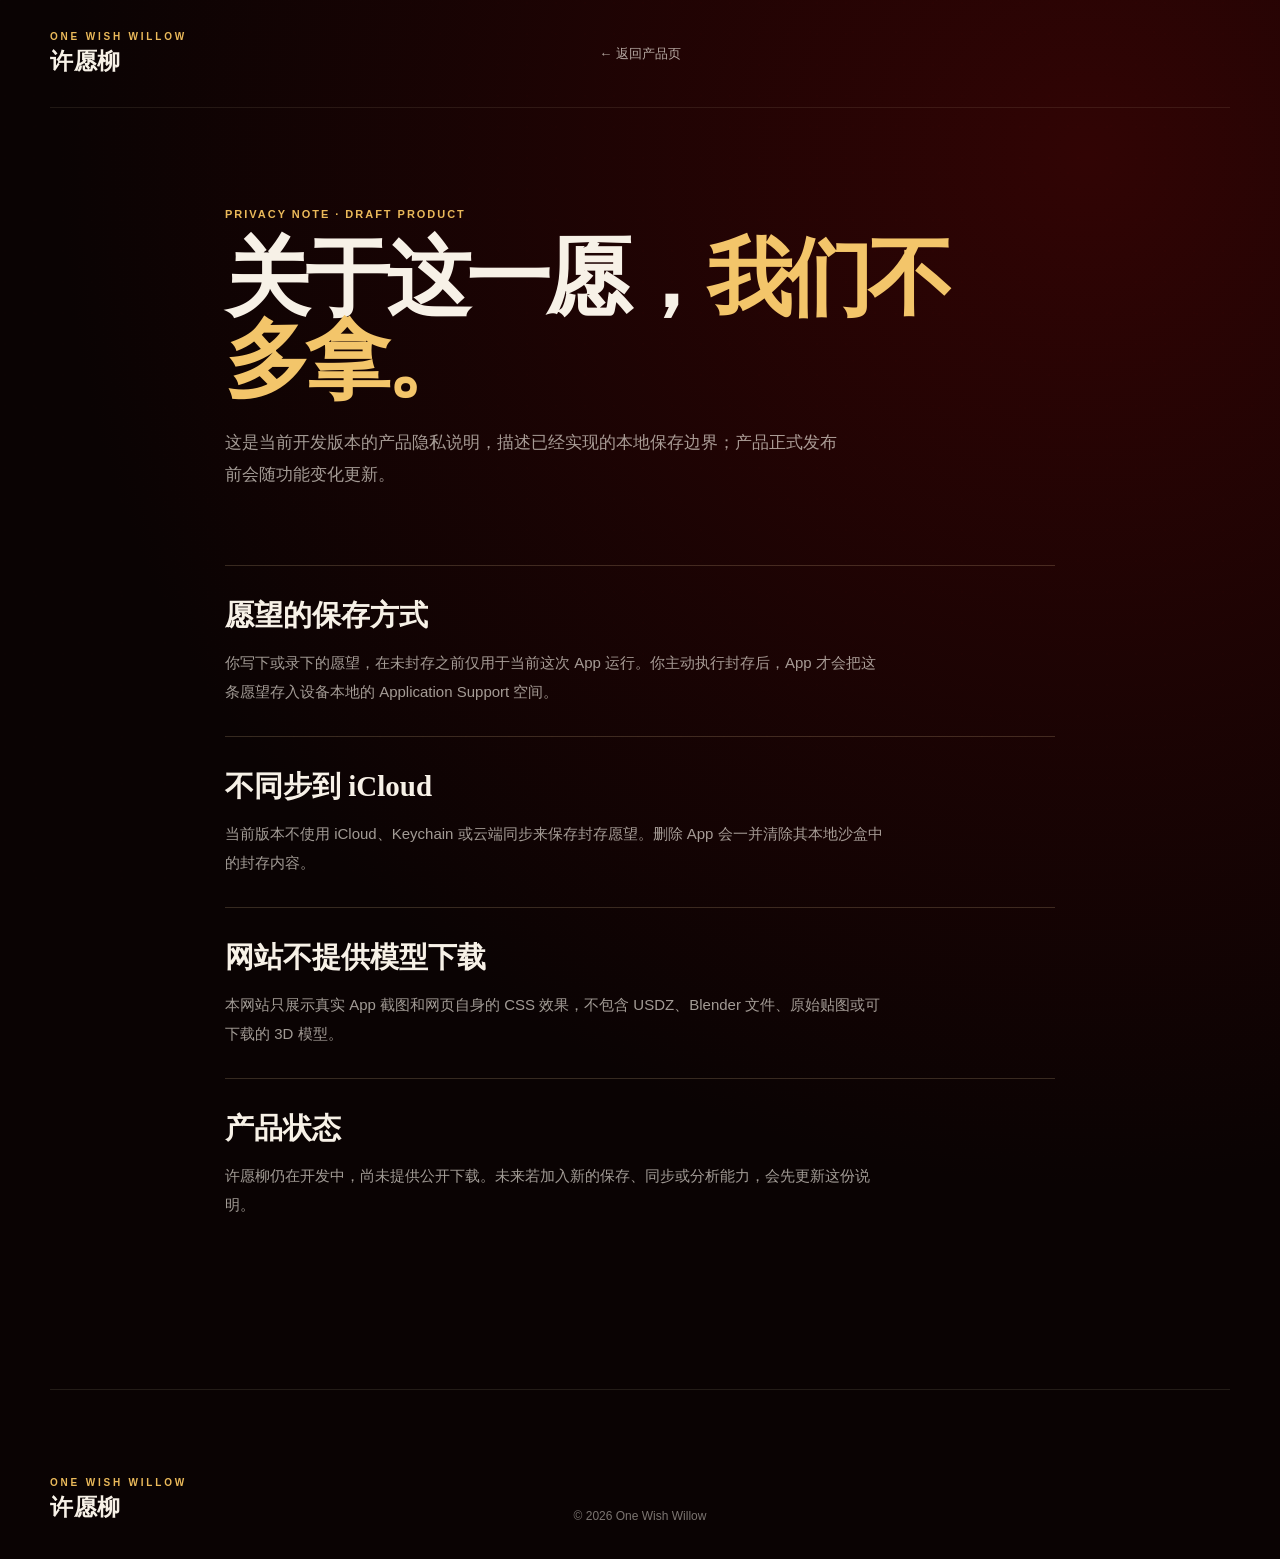
==== privacy/index.html @ a001f17a "发布许愿柳产品介绍站" ====
<!doctype html>
<html lang="zh-CN">
<head>
  <meta charset="utf-8">
  <meta name="viewport" content="width=device-width, initial-scale=1">
  <meta name="description" content="许愿柳的产品隐私说明。">
  <meta name="theme-color" content="#140505">
  <link rel="canonical" href="https://onewishwillow.formyweblym.top/privacy/">
  <link rel="stylesheet" href="/assets/site.css">
  <title>隐私说明｜许愿柳</title>
</head>
<body class="inner-page">
  <a class="skip-link" href="#main">跳到正文</a>
  <div class="page-noise" aria-hidden="true"></div>
  <header class="site-header shell">
    <a class="brand" href="/" aria-label="许愿柳首页">
      <span class="brand-en">ONE WISH WILLOW</span>
      <span class="brand-cn">许愿柳</span>
    </a>
    <a class="back-link" href="/">← 返回产品页</a>
  </header>

  <main id="main" class="policy shell">
    <p class="eyebrow">PRIVACY NOTE · DRAFT PRODUCT</p>
    <h1>关于这一愿，<em>我们不多拿。</em></h1>
    <p class="policy-lead">这是当前开发版本的产品隐私说明，描述已经实现的本地保存边界；产品正式发布前会随功能变化更新。</p>

    <section>
      <h2>愿望的保存方式</h2>
      <p>你写下或录下的愿望，在未封存之前仅用于当前这次 App 运行。你主动执行封存后，App 才会把这条愿望存入设备本地的 Application Support 空间。</p>
    </section>
    <section>
      <h2>不同步到 iCloud</h2>
      <p>当前版本不使用 iCloud、Keychain 或云端同步来保存封存愿望。删除 App 会一并清除其本地沙盒中的封存内容。</p>
    </section>
    <section>
      <h2>网站不提供模型下载</h2>
      <p>本网站只展示真实 App 截图和网页自身的 CSS 效果，不包含 USDZ、Blender 文件、原始贴图或可下载的 3D 模型。</p>
    </section>
    <section>
      <h2>产品状态</h2>
      <p>许愿柳仍在开发中，尚未提供公开下载。未来若加入新的保存、同步或分析能力，会先更新这份说明。</p>
    </section>
  </main>

  <footer class="site-footer shell">
    <a class="brand" href="/" aria-label="许愿柳首页">
      <span class="brand-en">ONE WISH WILLOW</span>
      <span class="brand-cn">许愿柳</span>
    </a>
    <p>© <span data-year>2026</span> One Wish Willow</p>
  </footer>
  <script src="/assets/site.js"></script>
</body>
</html>
---- assets/site.css ----
:root {
  color-scheme: dark;
  --ink: #f7f1e7;
  --muted: rgba(247, 241, 231, .64);
  --faint: rgba(247, 241, 231, .13);
  --line: rgba(251, 222, 165, .18);
  --gold: #eab95a;
  --orange: #f07b31;
  --wine: #330606;
  --night: #090303;
  --paper: #f5e8c8;
  --shell: min(1180px, calc(100vw - 48px));
  font-family: -apple-system, BlinkMacSystemFont, "SF Pro Display", "PingFang SC", "Hiragino Sans GB", "Microsoft YaHei", sans-serif;
}

* { box-sizing: border-box; }
html { scroll-behavior: smooth; background: var(--night); }
body { margin: 0; min-width: 320px; color: var(--ink); background: radial-gradient(circle at 50% 0%, #300404 0, #130303 32%, #090303 72%); }
body::before { content: ""; position: fixed; inset: 0; pointer-events: none; background: linear-gradient(90deg, rgba(255,255,255,.012) 1px, transparent 1px), linear-gradient(rgba(255,255,255,.01) 1px, transparent 1px); background-size: 72px 72px; mask-image: linear-gradient(#000, transparent 70%); opacity: .35; }
a { color: inherit; text-decoration: none; }
img { display: block; max-width: 100%; }
.shell { width: var(--shell); margin-inline: auto; }
.page-noise { position: fixed; z-index: 5; inset: 0; pointer-events: none; opacity: .16; mix-blend-mode: soft-light; background-image: radial-gradient(circle at 18% 9%, rgba(255,255,255,.20) 0 1px, transparent 1.2px), radial-gradient(circle at 84% 68%, rgba(255,212,145,.16) 0 1px, transparent 1.2px); background-size: 29px 31px, 43px 47px; }

.skip-link { position: fixed; left: 16px; top: -60px; z-index: 20; border-radius: 9px; padding: 10px 14px; background: var(--paper); color: #1b0604; transition: top .2s; }
.skip-link:focus { top: 16px; }
.site-header { position: relative; z-index: 6; display: grid; grid-template-columns: 1fr auto 1fr; align-items: center; min-height: 108px; border-bottom: 1px solid rgba(255, 238, 197, .09); }
.brand { display: inline-flex; width: fit-content; flex-direction: column; gap: 4px; }
.brand-en { color: var(--gold); font-size: 10px; font-weight: 800; letter-spacing: .28em; }
.brand-cn { font-family: ui-serif, "Songti SC", "STSong", serif; color: var(--ink); font-size: 23px; font-weight: 700; letter-spacing: .03em; }
nav { display: flex; align-items: center; gap: 28px; font-size: 13px; color: rgba(247,241,231,.75); }
nav a { transition: color .2s; }
nav a:hover, .text-link:hover, .back-link:hover { color: var(--gold); }
.site-status { justify-self: end; border: 1px solid rgba(234,185,90,.24); border-radius: 999px; padding: 7px 11px; color: rgba(247,241,231,.65); font-size: 11px; }

.hero { position: relative; display: grid; grid-template-columns: minmax(0, .9fr) minmax(440px, 1.1fr); min-height: min(820px, calc(100vh - 108px)); align-items: center; gap: clamp(40px, 7vw, 110px); padding-block: 60px 84px; }
.hero-copy { position: relative; z-index: 2; padding-block: 34px; }
.eyebrow { margin: 0 0 18px; color: var(--gold); font-size: 11px; font-weight: 750; letter-spacing: .18em; }
h1, h2, h3, p { margin-top: 0; }
h1 { max-width: 650px; margin-bottom: 28px; font-family: ui-serif, "Songti SC", "STSong", serif; font-size: clamp(52px, 7vw, 92px); font-weight: 650; letter-spacing: -.055em; line-height: .96; }
h1 em, h2 em { color: #f3c56a; font-style: normal; }
.hero-lead { max-width: 510px; color: var(--muted); font-size: 17px; line-height: 1.85; }
.hero-actions { display: flex; flex-wrap: wrap; gap: 12px; margin-top: 31px; }
.button { display: inline-flex; align-items: center; justify-content: center; min-height: 47px; padding: 0 20px; border-radius: 999px; font-size: 14px; transition: transform .22s ease, background .22s ease, border-color .22s ease; }
.button:hover { transform: translateY(-2px); }
.button-primary { gap: 18px; background: linear-gradient(110deg, #f8cd6d, #ed7b32); box-shadow: 0 13px 38px rgba(237, 123, 50, .18); color: #270806; font-weight: 750; }
.button-primary span { font-size: 18px; }
.button-quiet { border: 1px solid rgba(247,241,231,.23); color: rgba(247,241,231,.86); }
.availability { margin: 22px 0 0; color: rgba(247,241,231,.43); font-size: 12px; }

.hero-stage { position: relative; min-height: 610px; perspective: 1800px; isolation: isolate; }
.app-frame { overflow: hidden; border: 1px solid rgba(255,235,194,.24); background: #060202; box-shadow: 0 35px 80px rgba(0,0,0,.62), 0 0 0 6px rgba(255,238,214,.025); }
.hero-frame { position: absolute; z-index: 3; width: min(460px, 60vw); aspect-ratio: 1.28; right: 2%; top: 128px; border-radius: 27px; transform: rotateX(4deg) rotateY(-12deg) rotateZ(5deg) translateZ(0); transform-style: preserve-3d; transition: transform .5s cubic-bezier(.2,.7,.2,1); }
.hero-frame img { width: 100%; height: 100%; aspect-ratio: auto; object-fit: cover; object-position: center 66%; }
.hero-stage:hover .hero-frame { transform: rotateX(1deg) rotateY(-3deg) rotateZ(1deg) translateY(-8px); }
.app-frame img { width: 100%; aspect-ratio: 3 / 4; object-fit: cover; object-position: center; }
.hero-frame::after { content: ""; position: absolute; inset: 14px -12px -16px 14px; z-index: -1; border-radius: inherit; background: linear-gradient(130deg, rgba(234,185,90,.18), rgba(96,4,4,.12)); filter: blur(16px); transform: translateZ(-10px); }
.hero-frame figcaption { position: absolute; left: 16px; bottom: 15px; margin: 0; border-radius: 999px; padding: 7px 9px; background: rgba(8,2,2,.72); backdrop-filter: blur(10px); color: rgba(255,245,224,.72); font-size: 10px; }
.stage-aura { position: absolute; z-index: -1; border-radius: 50%; filter: blur(12px); }
.aura-one { width: 430px; height: 430px; right: 0; top: 62px; background: radial-gradient(circle, rgba(153, 16, 8, .55), transparent 67%); }
.aura-two { width: 390px; height: 350px; bottom: 40px; left: -10px; background: radial-gradient(circle, rgba(234, 143, 42, .18), transparent 66%); }
.device-shadow { position: absolute; z-index: 1; width: 310px; height: 82px; right: 7%; bottom: 52px; border-radius: 50%; background: radial-gradient(ellipse, rgba(0,0,0,.85), transparent 70%); filter: blur(12px); transform: rotate(-5deg); }
.paper-orbit { position: absolute; z-index: 0; border: 1px solid rgba(245,232,200,.22); transform-style: preserve-3d; }
.orbit-one { width: 370px; height: 370px; right: 5%; top: 95px; border-radius: 47% 53% 44% 56% / 48% 43% 57% 52%; transform: rotateX(66deg) rotateZ(-24deg); }
.orbit-two { width: 250px; height: 250px; left: 2%; bottom: 60px; border-radius: 50%; transform: rotateX(73deg) rotateZ(30deg); opacity: .62; }
.paper-strip { position: absolute; z-index: 2; left: 2%; top: 42%; width: 270px; border: 1px solid rgba(247,226,177,.65); padding: 10px 15px; background: linear-gradient(110deg, #f2dec0, #9e221a 47%, #f5dfbd); color: #50110c; font-family: ui-serif, serif; font-size: 11px; font-weight: 800; letter-spacing: .16em; text-align: center; transform: rotate(-25deg) skewX(-9deg); box-shadow: 15px 17px 35px rgba(0,0,0,.27); }
.stage-note { position: absolute; z-index: 4; left: 0; bottom: 23px; max-width: 210px; color: rgba(247,241,231,.57); font-size: 12px; line-height: 1.6; }
.stage-note span { display: block; margin-bottom: 6px; color: var(--gold); font-size: 11px; letter-spacing: .18em; }

.manifesto, .state-section, .privacy-section, .closing { padding-block: clamp(90px, 12vw, 165px); }
.manifesto { border-top: 1px solid rgba(255,238,197,.1); }
.section-heading h2 { margin-bottom: 0; font-family: ui-serif, "Songti SC", serif; font-size: clamp(37px, 5vw, 66px); font-weight: 600; letter-spacing: -.05em; line-height: 1.05; }
.ritual-grid { display: grid; grid-template-columns: repeat(4, 1fr); gap: 14px; margin-top: 60px; }
.ritual-step { min-height: 280px; border: 1px solid var(--line); padding: 26px 24px; background: linear-gradient(145deg, rgba(255,245,222,.055), rgba(104,6,4,.09)); transition: transform .25s, border-color .25s, background .25s; }
.ritual-step:hover { border-color: rgba(234,185,90,.5); background: linear-gradient(145deg, rgba(255,245,222,.09), rgba(104,6,4,.16)); transform: translateY(-6px); }
.step-number { color: var(--gold); font-size: 11px; font-weight: 750; letter-spacing: .18em; }
.ritual-step h3, .state-copy h3 { margin: 50px 0 12px; font-family: ui-serif, "Songti SC", serif; font-size: 28px; font-weight: 600; }
.ritual-step p, .state-copy p, .split-heading > p { color: var(--muted); font-size: 14px; line-height: 1.8; }

.state-section { position: relative; background: linear-gradient(180deg, rgba(99,4,4,.25), rgba(9,3,3,0)); border-block: 1px solid rgba(255,238,197,.1); overflow: clip; }
.state-section::before { content: ""; position: absolute; width: 700px; height: 700px; left: -350px; top: 14%; border-radius: 50%; background: radial-gradient(circle, rgba(204,58,18,.12), transparent 68%); }
.split-heading { position: relative; display: grid; grid-template-columns: 1fr minmax(240px, 370px); align-items: end; gap: 36px; }
.split-heading > p { margin: 0 0 5px; }
.state-cards { display: grid; grid-template-columns: repeat(3, 1fr); gap: 22px; margin-top: 56px; }
.state-card { position: relative; display: flex; min-height: 570px; flex-direction: column; overflow: hidden; border: 1px solid rgba(255,238,197,.13); background: #130404; }
.state-copy { position: relative; z-index: 2; order: 1; padding: 26px 28px 32px; }
.state-copy h3 { margin-top: 34px; }
.state-copy p { max-width: 270px; }
.state-frame, .state-card-broken .state-frame, .state-card-archive .state-frame { position: relative; order: 0; width: 100%; height: 292px; min-height: 292px; left: auto; bottom: auto; margin: 0; border: none; border-radius: 0; box-shadow: inset 0 -1px 0 rgba(255,238,197,.13); transform: none; }
.state-frame img { width: 100%; height: 100%; aspect-ratio: auto; object-fit: cover; object-position: center 62%; transition: transform .45s ease; }
.state-card-broken .state-frame img { object-position: center 61%; }
.state-card-archive .state-frame img { object-position: center 58%; }
.state-card:hover .state-frame, .state-card-broken:hover .state-frame, .state-card-archive:hover .state-frame { transform: none; }
.state-card:hover .state-frame img { transform: scale(1.025); }

.privacy-section { padding-top: clamp(100px, 14vw, 190px); }
.privacy-panel { position: relative; overflow: hidden; border: 1px solid rgba(234,185,90,.23); padding: clamp(42px, 7vw, 90px); background: radial-gradient(circle at 100% 0%, rgba(156,24,11,.36), transparent 35%), linear-gradient(135deg, rgba(248,219,158,.11), rgba(42,4,4,.45)); }
.privacy-panel::before { content: ""; position: absolute; width: 230px; height: 230px; right: -56px; bottom: -70px; border: 1px solid rgba(234,185,90,.35); border-radius: 45% 55% 50% 50%; transform: rotate(35deg); }
.privacy-panel h2 { position: relative; max-width: 650px; margin-bottom: 24px; font-family: ui-serif, "Songti SC", serif; font-size: clamp(42px, 5vw, 70px); font-weight: 600; letter-spacing: -.05em; line-height: 1; }
.privacy-panel > p:not(.eyebrow) { position: relative; max-width: 660px; color: rgba(247,241,231,.7); font-size: 16px; line-height: 1.9; }
.privacy-symbol { position: absolute; top: -50px; right: 7%; color: rgba(234,185,90,.13); font-family: ui-serif, serif; font-size: 290px; line-height: 1; }
.privacy-facts { position: relative; display: flex; flex-wrap: wrap; gap: 10px; margin: 34px 0; }
.privacy-facts span { border: 1px solid rgba(247,241,231,.24); border-radius: 999px; padding: 9px 13px; color: rgba(247,241,231,.82); font-size: 12px; }
.text-link { position: relative; display: inline-block; color: var(--gold); font-size: 14px; }

.closing { text-align: center; }
.closing .eyebrow { margin-bottom: 20px; }
.closing h2 { max-width: 860px; margin: 0 auto 25px; font-family: ui-serif, "Songti SC", serif; font-size: clamp(44px, 6.2vw, 82px); font-weight: 600; letter-spacing: -.055em; line-height: 1.05; }
.closing > p:last-child { max-width: 530px; margin-inline: auto; color: var(--muted); font-size: 15px; line-height: 1.8; }
.site-footer { display: grid; grid-template-columns: 1fr auto 1fr; align-items: end; gap: 22px; min-height: 170px; border-top: 1px solid rgba(255,238,197,.1); padding-bottom: 36px; }
.site-footer p, .site-footer > a:last-child { margin: 0; color: rgba(247,241,231,.48); font-size: 12px; }
.site-footer > a:last-child { justify-self: end; }

.inner-page { background: radial-gradient(circle at 85% 10%, #310404, #0a0303 58%); }
.back-link { justify-self: end; color: rgba(247,241,231,.7); font-size: 13px; }
.policy { max-width: 830px; padding-block: 100px 140px; }
.policy h1 { max-width: 760px; margin-bottom: 26px; font-size: clamp(51px, 7vw, 85px); }
.policy-lead { max-width: 620px; margin-bottom: 75px; color: var(--muted); font-size: 17px; line-height: 1.85; }
.policy section { border-top: 1px solid var(--line); padding: 30px 0; }
.policy section h2 { margin-bottom: 13px; font-family: ui-serif, "Songti SC", serif; font-size: 29px; font-weight: 600; }
.policy section p { max-width: 660px; margin-bottom: 0; color: var(--muted); font-size: 15px; line-height: 1.9; }

[data-reveal] { opacity: 0; transform: translateY(20px); transition: opacity .7s ease, transform .7s cubic-bezier(.2,.7,.2,1); }
[data-reveal].is-visible { opacity: 1; transform: none; }

@media (max-width: 900px) {
  .site-header { grid-template-columns: 1fr auto; min-height: 88px; }
  .site-header nav { display: none; }
  .hero { grid-template-columns: 1fr; padding-top: 48px; }
  .hero-stage { min-height: 570px; }
  .hero-frame { right: 11%; }
  .ritual-grid { grid-template-columns: repeat(2, 1fr); }
  .state-cards { grid-template-columns: 1fr; }
  .state-card { min-height: 650px; }
  .state-card-broken { min-height: 640px; }
  .split-heading { grid-template-columns: 1fr; }
  .site-footer { grid-template-columns: 1fr auto; }
  .site-footer p { display: none; }
}

@media (max-width: 560px) {
  :root { --shell: min(100vw - 32px, 1180px); }
  .site-status { font-size: 10px; padding: 6px 8px; }
  .hero { gap: 14px; min-height: auto; padding-block: 42px 70px; }
  h1 { font-size: clamp(49px, 15.8vw, 69px); }
  .hero-lead { font-size: 15px; }
  .hero-stage { min-height: 520px; margin-inline: -5px; }
  .hero-frame { width: min(340px, 82vw); right: 4%; top: 80px; }
  .paper-strip { left: -5px; width: 210px; font-size: 9px; }
  .stage-note { left: 5px; bottom: 5px; }
  .orbit-one { width: 310px; height: 310px; }
  .ritual-grid { grid-template-columns: 1fr; }
  .ritual-step { min-height: 210px; }
  .ritual-step h3 { margin-top: 30px; }
  .state-card { min-height: 600px; }
  .state-copy { padding: 24px 22px 8px; }
  .state-copy h3 { margin-top: 24px; }
  .state-card-broken { min-height: 570px; }
  .privacy-panel { margin-inline: -3px; }
  .site-footer { min-height: 140px; }
}

@media (prefers-reduced-motion: reduce) {
  html { scroll-behavior: auto; }
  *, *::before, *::after { animation-duration: .01ms !important; animation-iteration-count: 1 !important; transition-duration: .01ms !important; }
}
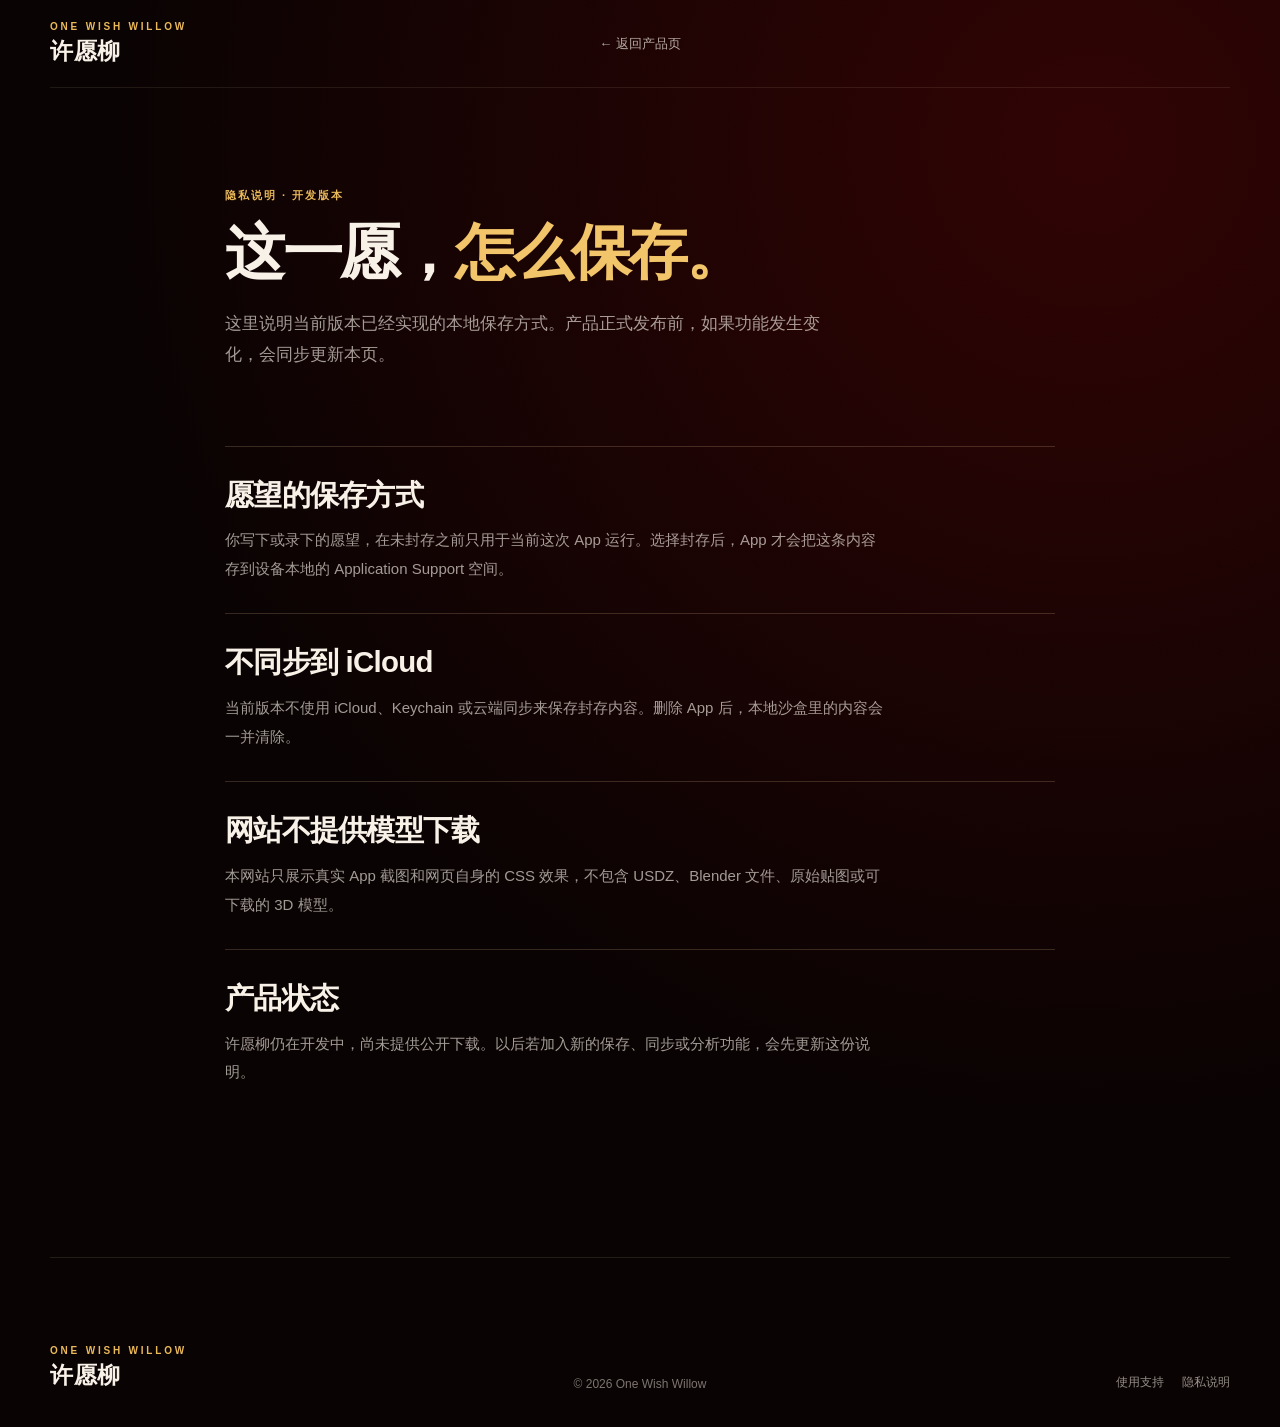
==== commit 8bad98c6: "完善支持页并收紧产品站排版" ====
--- a/privacy/index.html
+++ b/privacy/index.html
@@ -3,8 +3,9 @@
 <head>
   <meta charset="utf-8">
   <meta name="viewport" content="width=device-width, initial-scale=1">
-  <meta name="description" content="许愿柳的产品隐私说明。">
+  <meta name="description" content="许愿柳当前版本的本地保存与隐私说明。">
   <meta name="theme-color" content="#140505">
+  <link rel="icon" type="image/png" href="/assets/favicon.png">
   <link rel="canonical" href="https://onewishwillow.formyweblym.top/privacy/">
   <link rel="stylesheet" href="/assets/site.css">
   <title>隐私说明｜许愿柳</title>
@@ -21,17 +22,17 @@
   </header>
 
   <main id="main" class="policy shell">
-    <p class="eyebrow">PRIVACY NOTE · DRAFT PRODUCT</p>
-    <h1>关于这一愿，<em>我们不多拿。</em></h1>
-    <p class="policy-lead">这是当前开发版本的产品隐私说明，描述已经实现的本地保存边界；产品正式发布前会随功能变化更新。</p>
+    <p class="eyebrow">隐私说明 · 开发版本</p>
+    <h1>这一愿，<em>怎么保存。</em></h1>
+    <p class="policy-lead">这里说明当前版本已经实现的本地保存方式。产品正式发布前，如果功能发生变化，会同步更新本页。</p>
 
     <section>
       <h2>愿望的保存方式</h2>
-      <p>你写下或录下的愿望，在未封存之前仅用于当前这次 App 运行。你主动执行封存后，App 才会把这条愿望存入设备本地的 Application Support 空间。</p>
+      <p>你写下或录下的愿望，在未封存之前只用于当前这次 App 运行。选择封存后，App 才会把这条内容存到设备本地的 Application Support 空间。</p>
     </section>
     <section>
       <h2>不同步到 iCloud</h2>
-      <p>当前版本不使用 iCloud、Keychain 或云端同步来保存封存愿望。删除 App 会一并清除其本地沙盒中的封存内容。</p>
+      <p>当前版本不使用 iCloud、Keychain 或云端同步来保存封存内容。删除 App 后，本地沙盒里的内容会一并清除。</p>
     </section>
     <section>
       <h2>网站不提供模型下载</h2>
@@ -39,7 +40,7 @@
     </section>
     <section>
       <h2>产品状态</h2>
-      <p>许愿柳仍在开发中，尚未提供公开下载。未来若加入新的保存、同步或分析能力，会先更新这份说明。</p>
+      <p>许愿柳仍在开发中，尚未提供公开下载。以后若加入新的保存、同步或分析功能，会先更新这份说明。</p>
     </section>
   </main>
 
@@ -49,6 +50,10 @@
       <span class="brand-cn">许愿柳</span>
     </a>
     <p>© <span data-year>2026</span> One Wish Willow</p>
+    <div class="footer-links">
+      <a href="/support/">使用支持</a>
+      <a href="/privacy/">隐私说明</a>
+    </div>
   </footer>
   <script src="/assets/site.js"></script>
 </body>
--- a/assets/site.css
+++ b/assets/site.css
@@ -10,38 +10,41 @@
   --night: #090303;
   --paper: #f5e8c8;
   --shell: min(1180px, calc(100vw - 48px));
+  --title-1: clamp(48px, 5.25vw, 68px);
+  --title-2: clamp(32px, 3.4vw, 46px);
+  --title-3: clamp(21px, 2vw, 27px);
   font-family: -apple-system, BlinkMacSystemFont, "SF Pro Display", "PingFang SC", "Hiragino Sans GB", "Microsoft YaHei", sans-serif;
 }
 
 * { box-sizing: border-box; }
 html { scroll-behavior: smooth; background: var(--night); }
-body { margin: 0; min-width: 320px; color: var(--ink); background: radial-gradient(circle at 50% 0%, #300404 0, #130303 32%, #090303 72%); }
+body { margin: 0; min-width: 320px; overflow-x: clip; color: var(--ink); background: radial-gradient(circle at 50% 0%, #300404 0, #130303 32%, #090303 72%); }
 body::before { content: ""; position: fixed; inset: 0; pointer-events: none; background: linear-gradient(90deg, rgba(255,255,255,.012) 1px, transparent 1px), linear-gradient(rgba(255,255,255,.01) 1px, transparent 1px); background-size: 72px 72px; mask-image: linear-gradient(#000, transparent 70%); opacity: .35; }
 a { color: inherit; text-decoration: none; }
 img { display: block; max-width: 100%; }
 .shell { width: var(--shell); margin-inline: auto; }
 .page-noise { position: fixed; z-index: 5; inset: 0; pointer-events: none; opacity: .16; mix-blend-mode: soft-light; background-image: radial-gradient(circle at 18% 9%, rgba(255,255,255,.20) 0 1px, transparent 1.2px), radial-gradient(circle at 84% 68%, rgba(255,212,145,.16) 0 1px, transparent 1.2px); background-size: 29px 31px, 43px 47px; }
 
-.skip-link { position: fixed; left: 16px; top: -60px; z-index: 20; border-radius: 9px; padding: 10px 14px; background: var(--paper); color: #1b0604; transition: top .2s; }
+.skip-link { position: fixed; left: 16px; top: -60px; z-index: 20; border-radius: 2px; padding: 10px 14px; background: var(--paper); color: #1b0604; transition: top .2s; }
 .skip-link:focus { top: 16px; }
-.site-header { position: relative; z-index: 6; display: grid; grid-template-columns: 1fr auto 1fr; align-items: center; min-height: 108px; border-bottom: 1px solid rgba(255, 238, 197, .09); }
+.site-header { position: relative; z-index: 6; display: grid; grid-template-columns: 1fr auto 1fr; align-items: center; min-height: 88px; border-bottom: 1px solid rgba(255, 238, 197, .09); }
 .brand { display: inline-flex; width: fit-content; flex-direction: column; gap: 4px; }
 .brand-en { color: var(--gold); font-size: 10px; font-weight: 800; letter-spacing: .28em; }
 .brand-cn { font-family: ui-serif, "Songti SC", "STSong", serif; color: var(--ink); font-size: 23px; font-weight: 700; letter-spacing: .03em; }
 nav { display: flex; align-items: center; gap: 28px; font-size: 13px; color: rgba(247,241,231,.75); }
 nav a { transition: color .2s; }
 nav a:hover, .text-link:hover, .back-link:hover { color: var(--gold); }
-.site-status { justify-self: end; border: 1px solid rgba(234,185,90,.24); border-radius: 999px; padding: 7px 11px; color: rgba(247,241,231,.65); font-size: 11px; }
+.site-status { justify-self: end; border: 1px solid rgba(234,185,90,.24); border-radius: 2px; padding: 7px 11px; color: rgba(247,241,231,.65); font-size: 11px; }
 
-.hero { position: relative; display: grid; grid-template-columns: minmax(0, .9fr) minmax(440px, 1.1fr); min-height: min(820px, calc(100vh - 108px)); align-items: center; gap: clamp(40px, 7vw, 110px); padding-block: 60px 84px; }
+.hero { position: relative; display: grid; grid-template-columns: minmax(0, .9fr) minmax(440px, 1.1fr); min-height: min(780px, calc(100vh - 88px)); align-items: center; gap: clamp(40px, 7vw, 110px); padding-block: 60px 84px; }
 .hero-copy { position: relative; z-index: 2; padding-block: 34px; }
 .eyebrow { margin: 0 0 18px; color: var(--gold); font-size: 11px; font-weight: 750; letter-spacing: .18em; }
 h1, h2, h3, p { margin-top: 0; }
-h1 { max-width: 650px; margin-bottom: 28px; font-family: ui-serif, "Songti SC", "STSong", serif; font-size: clamp(52px, 7vw, 92px); font-weight: 650; letter-spacing: -.055em; line-height: .96; }
+h1 { max-width: 650px; margin-bottom: 24px; font-size: var(--title-1); font-weight: 700; letter-spacing: -.04em; line-height: 1.08; }
 h1 em, h2 em { color: #f3c56a; font-style: normal; }
-.hero-lead { max-width: 510px; color: var(--muted); font-size: 17px; line-height: 1.85; }
+.hero-lead { max-width: 510px; color: var(--muted); font-size: 17px; line-height: 1.76; }
 .hero-actions { display: flex; flex-wrap: wrap; gap: 12px; margin-top: 31px; }
-.button { display: inline-flex; align-items: center; justify-content: center; min-height: 47px; padding: 0 20px; border-radius: 999px; font-size: 14px; transition: transform .22s ease, background .22s ease, border-color .22s ease; }
+.button { display: inline-flex; align-items: center; justify-content: center; min-height: 47px; padding: 0 20px; border-radius: 2px; font-size: 14px; transition: transform .22s ease, background .22s ease, border-color .22s ease; }
 .button:hover { transform: translateY(-2px); }
 .button-primary { gap: 18px; background: linear-gradient(110deg, #f8cd6d, #ed7b32); box-shadow: 0 13px 38px rgba(237, 123, 50, .18); color: #270806; font-weight: 750; }
 .button-primary span { font-size: 18px; }
@@ -50,12 +53,12 @@
 
 .hero-stage { position: relative; min-height: 610px; perspective: 1800px; isolation: isolate; }
 .app-frame { overflow: hidden; border: 1px solid rgba(255,235,194,.24); background: #060202; box-shadow: 0 35px 80px rgba(0,0,0,.62), 0 0 0 6px rgba(255,238,214,.025); }
-.hero-frame { position: absolute; z-index: 3; width: min(460px, 60vw); aspect-ratio: 1.28; right: 2%; top: 128px; border-radius: 27px; transform: rotateX(4deg) rotateY(-12deg) rotateZ(5deg) translateZ(0); transform-style: preserve-3d; transition: transform .5s cubic-bezier(.2,.7,.2,1); }
+.hero-frame { position: absolute; z-index: 3; width: min(460px, 60vw); aspect-ratio: 1.28; right: 2%; top: 128px; border-radius: 4px; transform: rotateX(4deg) rotateY(-12deg) rotateZ(5deg) translateZ(0); transform-style: preserve-3d; transition: transform .5s cubic-bezier(.2,.7,.2,1); }
 .hero-frame img { width: 100%; height: 100%; aspect-ratio: auto; object-fit: cover; object-position: center 66%; }
 .hero-stage:hover .hero-frame { transform: rotateX(1deg) rotateY(-3deg) rotateZ(1deg) translateY(-8px); }
 .app-frame img { width: 100%; aspect-ratio: 3 / 4; object-fit: cover; object-position: center; }
 .hero-frame::after { content: ""; position: absolute; inset: 14px -12px -16px 14px; z-index: -1; border-radius: inherit; background: linear-gradient(130deg, rgba(234,185,90,.18), rgba(96,4,4,.12)); filter: blur(16px); transform: translateZ(-10px); }
-.hero-frame figcaption { position: absolute; left: 16px; bottom: 15px; margin: 0; border-radius: 999px; padding: 7px 9px; background: rgba(8,2,2,.72); backdrop-filter: blur(10px); color: rgba(255,245,224,.72); font-size: 10px; }
+.hero-frame figcaption { position: absolute; left: 16px; bottom: 15px; margin: 0; border-radius: 2px; padding: 7px 9px; background: rgba(8,2,2,.72); backdrop-filter: blur(10px); color: rgba(255,245,224,.72); font-size: 10px; }
 .stage-aura { position: absolute; z-index: -1; border-radius: 50%; filter: blur(12px); }
 .aura-one { width: 430px; height: 430px; right: 0; top: 62px; background: radial-gradient(circle, rgba(153, 16, 8, .55), transparent 67%); }
 .aura-two { width: 390px; height: 350px; bottom: 40px; left: -10px; background: radial-gradient(circle, rgba(234, 143, 42, .18), transparent 66%); }
@@ -69,13 +72,13 @@
 
 .manifesto, .state-section, .privacy-section, .closing { padding-block: clamp(90px, 12vw, 165px); }
 .manifesto { border-top: 1px solid rgba(255,238,197,.1); }
-.section-heading h2 { margin-bottom: 0; font-family: ui-serif, "Songti SC", serif; font-size: clamp(37px, 5vw, 66px); font-weight: 600; letter-spacing: -.05em; line-height: 1.05; }
+.section-heading h2 { margin-bottom: 0; font-size: var(--title-2); font-weight: 700; letter-spacing: -.035em; line-height: 1.16; }
 .ritual-grid { display: grid; grid-template-columns: repeat(4, 1fr); gap: 14px; margin-top: 60px; }
 .ritual-step { min-height: 280px; border: 1px solid var(--line); padding: 26px 24px; background: linear-gradient(145deg, rgba(255,245,222,.055), rgba(104,6,4,.09)); transition: transform .25s, border-color .25s, background .25s; }
 .ritual-step:hover { border-color: rgba(234,185,90,.5); background: linear-gradient(145deg, rgba(255,245,222,.09), rgba(104,6,4,.16)); transform: translateY(-6px); }
 .step-number { color: var(--gold); font-size: 11px; font-weight: 750; letter-spacing: .18em; }
-.ritual-step h3, .state-copy h3 { margin: 50px 0 12px; font-family: ui-serif, "Songti SC", serif; font-size: 28px; font-weight: 600; }
-.ritual-step p, .state-copy p, .split-heading > p { color: var(--muted); font-size: 14px; line-height: 1.8; }
+.ritual-step h3, .state-copy h3 { margin: 50px 0 12px; font-size: var(--title-3); font-weight: 650; letter-spacing: -.025em; line-height: 1.24; }
+.ritual-step p, .state-copy p, .split-heading > p { color: var(--muted); font-size: 15px; line-height: 1.76; }
 
 .state-section { position: relative; background: linear-gradient(180deg, rgba(99,4,4,.25), rgba(9,3,3,0)); border-block: 1px solid rgba(255,238,197,.1); overflow: clip; }
 .state-section::before { content: ""; position: absolute; width: 700px; height: 700px; left: -350px; top: 14%; border-radius: 50%; background: radial-gradient(circle, rgba(204,58,18,.12), transparent 68%); }
@@ -96,29 +99,45 @@
 .privacy-section { padding-top: clamp(100px, 14vw, 190px); }
 .privacy-panel { position: relative; overflow: hidden; border: 1px solid rgba(234,185,90,.23); padding: clamp(42px, 7vw, 90px); background: radial-gradient(circle at 100% 0%, rgba(156,24,11,.36), transparent 35%), linear-gradient(135deg, rgba(248,219,158,.11), rgba(42,4,4,.45)); }
 .privacy-panel::before { content: ""; position: absolute; width: 230px; height: 230px; right: -56px; bottom: -70px; border: 1px solid rgba(234,185,90,.35); border-radius: 45% 55% 50% 50%; transform: rotate(35deg); }
-.privacy-panel h2 { position: relative; max-width: 650px; margin-bottom: 24px; font-family: ui-serif, "Songti SC", serif; font-size: clamp(42px, 5vw, 70px); font-weight: 600; letter-spacing: -.05em; line-height: 1; }
+.privacy-panel h2 { position: relative; max-width: 650px; margin-bottom: 20px; font-size: var(--title-2); font-weight: 700; letter-spacing: -.035em; line-height: 1.16; }
 .privacy-panel > p:not(.eyebrow) { position: relative; max-width: 660px; color: rgba(247,241,231,.7); font-size: 16px; line-height: 1.9; }
 .privacy-symbol { position: absolute; top: -50px; right: 7%; color: rgba(234,185,90,.13); font-family: ui-serif, serif; font-size: 290px; line-height: 1; }
 .privacy-facts { position: relative; display: flex; flex-wrap: wrap; gap: 10px; margin: 34px 0; }
-.privacy-facts span { border: 1px solid rgba(247,241,231,.24); border-radius: 999px; padding: 9px 13px; color: rgba(247,241,231,.82); font-size: 12px; }
+.privacy-facts span { border: 1px solid rgba(247,241,231,.24); border-radius: 2px; padding: 9px 13px; color: rgba(247,241,231,.82); font-size: 12px; }
 .text-link { position: relative; display: inline-block; color: var(--gold); font-size: 14px; }
 
 .closing { text-align: center; }
 .closing .eyebrow { margin-bottom: 20px; }
-.closing h2 { max-width: 860px; margin: 0 auto 25px; font-family: ui-serif, "Songti SC", serif; font-size: clamp(44px, 6.2vw, 82px); font-weight: 600; letter-spacing: -.055em; line-height: 1.05; }
+.closing h2 { max-width: 860px; margin: 0 auto 20px; font-size: var(--title-2); font-weight: 700; letter-spacing: -.035em; line-height: 1.16; }
 .closing > p:last-child { max-width: 530px; margin-inline: auto; color: var(--muted); font-size: 15px; line-height: 1.8; }
 .site-footer { display: grid; grid-template-columns: 1fr auto 1fr; align-items: end; gap: 22px; min-height: 170px; border-top: 1px solid rgba(255,238,197,.1); padding-bottom: 36px; }
-.site-footer p, .site-footer > a:last-child { margin: 0; color: rgba(247,241,231,.48); font-size: 12px; }
-.site-footer > a:last-child { justify-self: end; }
+.site-footer p { margin: 0; color: rgba(247,241,231,.48); font-size: 12px; }
+.footer-links { display: flex; justify-self: end; gap: 18px; color: rgba(247,241,231,.58); font-size: 12px; }
+.footer-links a:hover { color: var(--gold); }
 
 .inner-page { background: radial-gradient(circle at 85% 10%, #310404, #0a0303 58%); }
 .back-link { justify-self: end; color: rgba(247,241,231,.7); font-size: 13px; }
 .policy { max-width: 830px; padding-block: 100px 140px; }
-.policy h1 { max-width: 760px; margin-bottom: 26px; font-size: clamp(51px, 7vw, 85px); }
+.policy h1 { max-width: 760px; margin-bottom: 22px; font-size: clamp(42px, 4.7vw, 60px); }
 .policy-lead { max-width: 620px; margin-bottom: 75px; color: var(--muted); font-size: 17px; line-height: 1.85; }
 .policy section { border-top: 1px solid var(--line); padding: 30px 0; }
-.policy section h2 { margin-bottom: 13px; font-family: ui-serif, "Songti SC", serif; font-size: 29px; font-weight: 600; }
+.policy section h2 { margin-bottom: 13px; font-size: clamp(24px, 2.3vw, 30px); font-weight: 700; letter-spacing: -.025em; line-height: 1.25; }
 .policy section p { max-width: 660px; margin-bottom: 0; color: var(--muted); font-size: 15px; line-height: 1.9; }
+
+.support { max-width: 930px; padding-block: 100px 140px; }
+.support > h1 { max-width: 810px; margin-bottom: 22px; font-size: clamp(42px, 4.7vw, 60px); }
+.support-section { display: grid; grid-template-columns: minmax(180px, .47fr) 1fr; gap: clamp(30px, 8vw, 100px); border-top: 1px solid var(--line); padding: 38px 0; }
+.support-section > div > p:not(.section-kicker) { max-width: 600px; color: var(--muted); font-size: 15px; line-height: 1.9; }
+.section-kicker { margin: 2px 0 12px; color: var(--gold); font-size: 10px; font-weight: 800; letter-spacing: .18em; }
+.support-section h2 { margin-bottom: 0; font-size: clamp(24px, 2.3vw, 30px); font-weight: 700; letter-spacing: -.025em; line-height: 1.25; }
+.support-email { display: inline-block; margin: 8px 0 22px; border-bottom: 1px solid var(--gold); padding-bottom: 6px; color: var(--gold); font-size: clamp(22px, 3vw, 31px); letter-spacing: -.025em; }
+.support-note { border-left: 2px solid var(--orange); padding-left: 15px; }
+.support-list { display: grid; gap: 12px; margin: 0; padding-left: 20px; color: var(--muted); font-size: 15px; line-height: 1.8; }
+.support-faq { display: grid; grid-template-columns: repeat(2, minmax(0, 1fr)); border-top: 1px solid rgba(255,238,197,.12); }
+.support-faq article { min-height: 174px; border-right: 1px solid rgba(255,238,197,.12); border-bottom: 1px solid rgba(255,238,197,.12); padding: 20px 24px 20px 0; }
+.support-faq article:nth-child(even) { border-right: 0; padding-left: 24px; }
+.support-faq h3 { margin-bottom: 10px; font-size: 20px; font-weight: 650; letter-spacing: -.02em; line-height: 1.3; }
+.support-faq p { margin-bottom: 0; color: var(--muted); font-size: 14px; line-height: 1.75; }
 
 [data-reveal] { opacity: 0; transform: translateY(20px); transition: opacity .7s ease, transform .7s cubic-bezier(.2,.7,.2,1); }
 [data-reveal].is-visible { opacity: 1; transform: none; }
@@ -142,7 +161,7 @@
   :root { --shell: min(100vw - 32px, 1180px); }
   .site-status { font-size: 10px; padding: 6px 8px; }
   .hero { gap: 14px; min-height: auto; padding-block: 42px 70px; }
-  h1 { font-size: clamp(49px, 15.8vw, 69px); }
+  h1 { font-size: clamp(44px, 12vw, 54px); line-height: 1.12; }
   .hero-lead { font-size: 15px; }
   .hero-stage { min-height: 520px; margin-inline: -5px; }
   .hero-frame { width: min(340px, 82vw); right: 4%; top: 80px; }
@@ -158,6 +177,10 @@
   .state-card-broken { min-height: 570px; }
   .privacy-panel { margin-inline: -3px; }
   .site-footer { min-height: 140px; }
+  .support { padding-block: 76px 104px; }
+  .support-section { grid-template-columns: 1fr; gap: 12px; padding-block: 30px; }
+  .support-faq { grid-template-columns: 1fr; }
+  .support-faq article, .support-faq article:nth-child(even) { min-height: auto; border-right: 0; padding: 20px 0; }
 }
 
 @media (prefers-reduced-motion: reduce) {
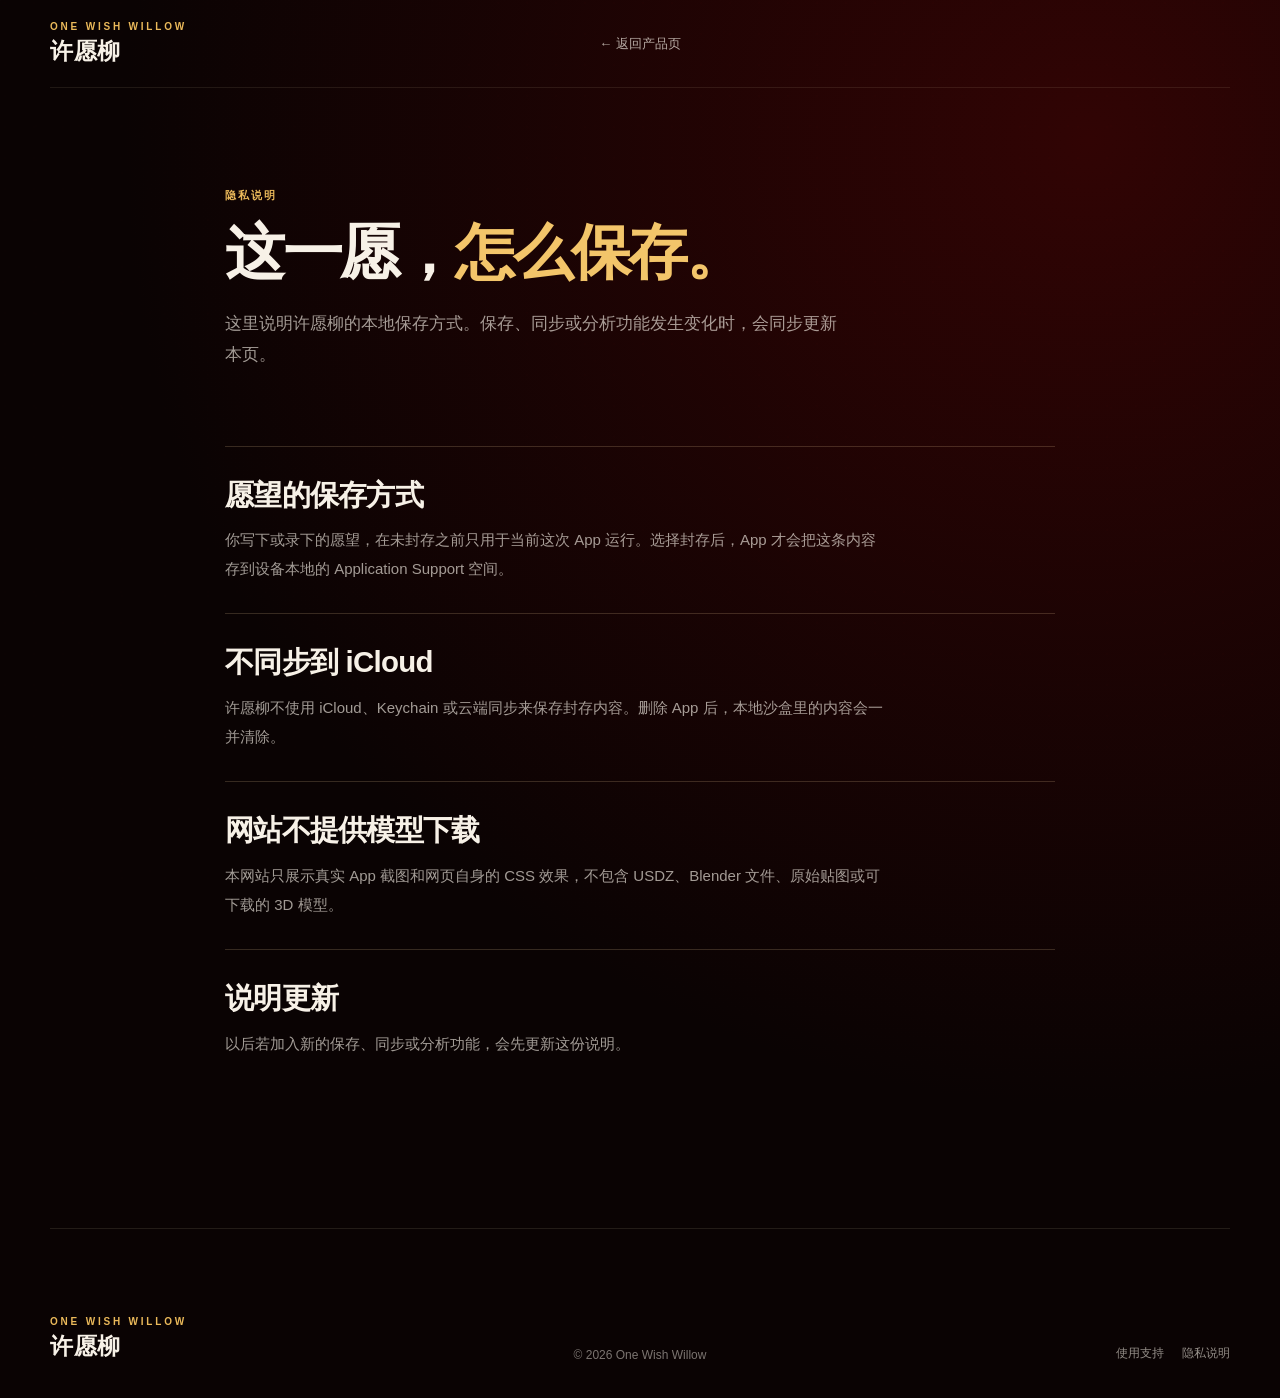
==== commit 0c8587fb: "更新产品完成状态文案" ====
--- a/privacy/index.html
+++ b/privacy/index.html
@@ -3,7 +3,7 @@
 <head>
   <meta charset="utf-8">
   <meta name="viewport" content="width=device-width, initial-scale=1">
-  <meta name="description" content="许愿柳当前版本的本地保存与隐私说明。">
+  <meta name="description" content="许愿柳的本地保存与隐私说明。">
   <meta name="theme-color" content="#140505">
   <link rel="icon" type="image/png" href="/assets/favicon.png">
   <link rel="canonical" href="https://onewishwillow.formyweblym.top/privacy/">
@@ -22,9 +22,9 @@
   </header>
 
   <main id="main" class="policy shell">
-    <p class="eyebrow">隐私说明 · 开发版本</p>
+    <p class="eyebrow">隐私说明</p>
     <h1>这一愿，<em>怎么保存。</em></h1>
-    <p class="policy-lead">这里说明当前版本已经实现的本地保存方式。产品正式发布前，如果功能发生变化，会同步更新本页。</p>
+    <p class="policy-lead">这里说明许愿柳的本地保存方式。保存、同步或分析功能发生变化时，会同步更新本页。</p>
 
     <section>
       <h2>愿望的保存方式</h2>
@@ -32,15 +32,15 @@
     </section>
     <section>
       <h2>不同步到 iCloud</h2>
-      <p>当前版本不使用 iCloud、Keychain 或云端同步来保存封存内容。删除 App 后，本地沙盒里的内容会一并清除。</p>
+      <p>许愿柳不使用 iCloud、Keychain 或云端同步来保存封存内容。删除 App 后，本地沙盒里的内容会一并清除。</p>
     </section>
     <section>
       <h2>网站不提供模型下载</h2>
       <p>本网站只展示真实 App 截图和网页自身的 CSS 效果，不包含 USDZ、Blender 文件、原始贴图或可下载的 3D 模型。</p>
     </section>
     <section>
-      <h2>产品状态</h2>
-      <p>许愿柳仍在开发中，尚未提供公开下载。以后若加入新的保存、同步或分析功能，会先更新这份说明。</p>
+      <h2>说明更新</h2>
+      <p>以后若加入新的保存、同步或分析功能，会先更新这份说明。</p>
     </section>
   </main>
 
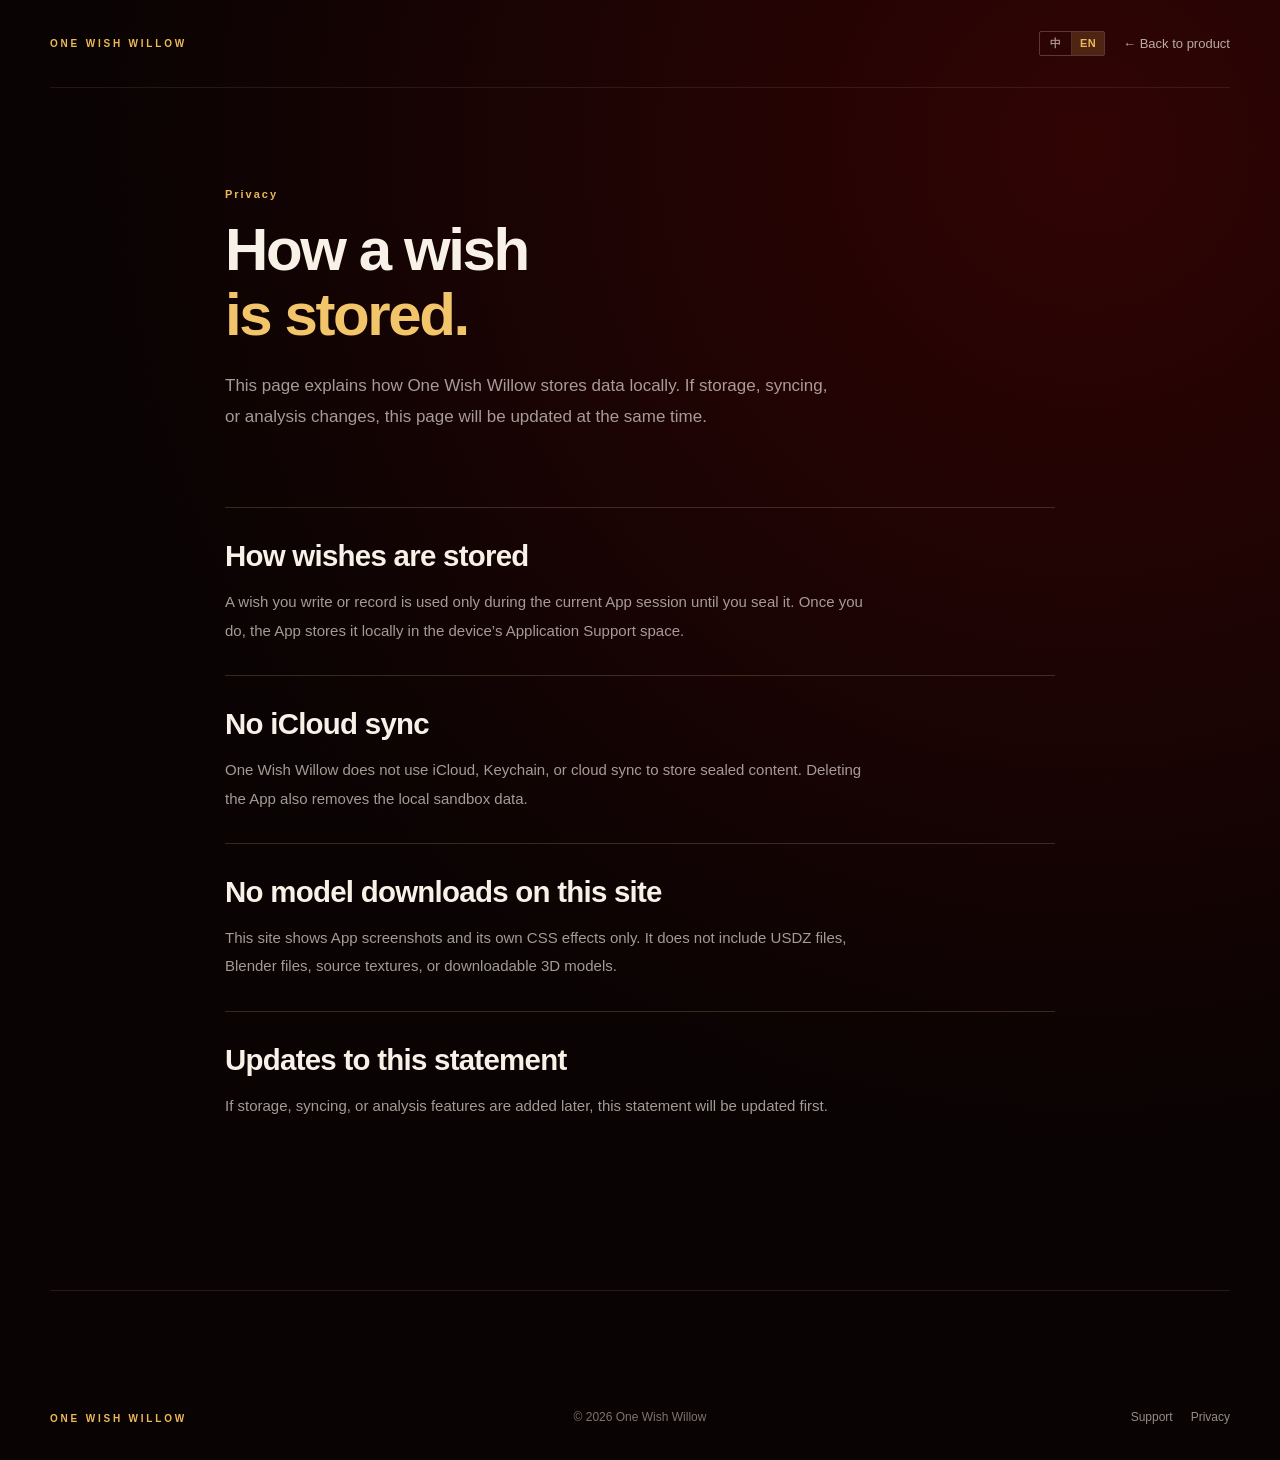
==== commit 69a5c92b: "添加中英文网站切换" ====
--- a/privacy/index.html
+++ b/privacy/index.html
@@ -1,58 +1,64 @@
 <!doctype html>
-<html lang="zh-CN">
+<html lang="zh-CN" data-page="privacy">
 <head>
   <meta charset="utf-8">
   <meta name="viewport" content="width=device-width, initial-scale=1">
-  <meta name="description" content="许愿柳的本地保存与隐私说明。">
+  <meta name="description" data-i18n-content="meta.description" content="许愿柳的本地保存与隐私说明。">
   <meta name="theme-color" content="#140505">
   <link rel="icon" type="image/png" href="/assets/favicon.png">
   <link rel="canonical" href="https://onewishwillow.formyweblym.top/privacy/">
   <link rel="stylesheet" href="/assets/site.css">
-  <title>隐私说明｜许愿柳</title>
+  <title data-i18n="meta.title">隐私说明｜许愿柳</title>
 </head>
 <body class="inner-page">
-  <a class="skip-link" href="#main">跳到正文</a>
+  <a class="skip-link" href="#main" data-i18n="common.skipToContent">跳到正文</a>
   <div class="page-noise" aria-hidden="true"></div>
   <header class="site-header shell">
-    <a class="brand" href="/" aria-label="许愿柳首页">
+    <a class="brand" href="/" aria-label="许愿柳首页" data-i18n-aria-label="common.homeAria">
       <span class="brand-en">ONE WISH WILLOW</span>
       <span class="brand-cn">许愿柳</span>
     </a>
-    <a class="back-link" href="/">← 返回产品页</a>
+    <div class="inner-actions">
+      <div class="language-switch" role="group" aria-label="语言" data-i18n-aria-label="common.languageAria">
+        <button type="button" data-language="zh-CN" aria-pressed="true">中</button>
+        <button type="button" data-language="en" aria-pressed="false">EN</button>
+      </div>
+      <a class="back-link" href="/" data-i18n="common.backToProduct">← 返回产品页</a>
+    </div>
   </header>
 
   <main id="main" class="policy shell">
-    <p class="eyebrow">隐私说明</p>
-    <h1>这一愿，<em>怎么保存。</em></h1>
-    <p class="policy-lead">这里说明许愿柳的本地保存方式。保存、同步或分析功能发生变化时，会同步更新本页。</p>
+    <p class="eyebrow" data-i18n="privacyPage.eyebrow">隐私说明</p>
+    <h1 data-i18n-html="privacyPage.title">这一愿，<em>怎么保存。</em></h1>
+    <p class="policy-lead" data-i18n="privacyPage.lead">这里说明许愿柳的本地保存方式。保存、同步或分析功能发生变化时，会同步更新本页。</p>
 
     <section>
-      <h2>愿望的保存方式</h2>
-      <p>你写下或录下的愿望，在未封存之前只用于当前这次 App 运行。选择封存后，App 才会把这条内容存到设备本地的 Application Support 空间。</p>
+      <h2 data-i18n="privacyPage.storage.title">愿望的保存方式</h2>
+      <p data-i18n="privacyPage.storage.body">你写下或录下的愿望，在未封存之前只用于当前这次 App 运行。选择封存后，App 才会把这条内容存到设备本地的 Application Support 空间。</p>
     </section>
     <section>
-      <h2>不同步到 iCloud</h2>
-      <p>许愿柳不使用 iCloud、Keychain 或云端同步来保存封存内容。删除 App 后，本地沙盒里的内容会一并清除。</p>
+      <h2 data-i18n="privacyPage.sync.title">不同步到 iCloud</h2>
+      <p data-i18n="privacyPage.sync.body">许愿柳不使用 iCloud、Keychain 或云端同步来保存封存内容。删除 App 后，本地沙盒里的内容会一并清除。</p>
     </section>
     <section>
-      <h2>网站不提供模型下载</h2>
-      <p>本网站只展示真实 App 截图和网页自身的 CSS 效果，不包含 USDZ、Blender 文件、原始贴图或可下载的 3D 模型。</p>
+      <h2 data-i18n="privacyPage.assets.title">网站不提供模型下载</h2>
+      <p data-i18n="privacyPage.assets.body">本网站只展示真实 App 截图和网页自身的 CSS 效果，不包含 USDZ、Blender 文件、原始贴图或可下载的 3D 模型。</p>
     </section>
     <section>
-      <h2>说明更新</h2>
-      <p>以后若加入新的保存、同步或分析功能，会先更新这份说明。</p>
+      <h2 data-i18n="privacyPage.updates.title">说明更新</h2>
+      <p data-i18n="privacyPage.updates.body">以后若加入新的保存、同步或分析功能，会先更新这份说明。</p>
     </section>
   </main>
 
   <footer class="site-footer shell">
-    <a class="brand" href="/" aria-label="许愿柳首页">
+    <a class="brand" href="/" aria-label="许愿柳首页" data-i18n-aria-label="common.homeAria">
       <span class="brand-en">ONE WISH WILLOW</span>
       <span class="brand-cn">许愿柳</span>
     </a>
     <p>© <span data-year>2026</span> One Wish Willow</p>
     <div class="footer-links">
-      <a href="/support/">使用支持</a>
-      <a href="/privacy/">隐私说明</a>
+      <a href="/support/" data-i18n="footer.support">使用支持</a>
+      <a href="/privacy/" data-i18n="footer.privacy">隐私说明</a>
     </div>
   </footer>
   <script src="/assets/site.js"></script>
--- a/assets/site.css
+++ b/assets/site.css
@@ -31,9 +31,18 @@
 .brand { display: inline-flex; width: fit-content; flex-direction: column; gap: 4px; }
 .brand-en { color: var(--gold); font-size: 10px; font-weight: 800; letter-spacing: .28em; }
 .brand-cn { font-family: ui-serif, "Songti SC", "STSong", serif; color: var(--ink); font-size: 23px; font-weight: 700; letter-spacing: .03em; }
+html[data-language="en"] .brand { gap: 0; }
+html[data-language="en"] .brand-cn { display: none; }
 nav { display: flex; align-items: center; gap: 28px; font-size: 13px; color: rgba(247,241,231,.75); }
 nav a { transition: color .2s; }
 nav a:hover, .text-link:hover, .back-link:hover { color: var(--gold); }
+.header-actions, .inner-actions { justify-self: end; display: flex; align-items: center; gap: 12px; }
+.language-switch { display: inline-flex; overflow: hidden; border: 1px solid rgba(247,241,231,.22); border-radius: 2px; }
+.language-switch button { min-width: 32px; border: 0; border-right: 1px solid rgba(247,241,231,.18); padding: 6px 8px; background: transparent; color: rgba(247,241,231,.6); font: 700 11px/1 -apple-system, BlinkMacSystemFont, "SF Pro Text", "PingFang SC", sans-serif; letter-spacing: .04em; cursor: pointer; transition: background .2s ease, color .2s ease; }
+.language-switch button:last-child { border-right: 0; }
+.language-switch button:hover { color: var(--ink); }
+.language-switch button[aria-pressed="true"] { background: rgba(234,185,90,.18); color: var(--gold); }
+.language-switch button:focus-visible { position: relative; z-index: 1; outline: 2px solid var(--gold); outline-offset: -2px; }
 .site-status { justify-self: end; border: 1px solid rgba(234,185,90,.24); border-radius: 2px; padding: 7px 11px; color: rgba(247,241,231,.65); font-size: 11px; }
 
 .hero { position: relative; display: grid; grid-template-columns: minmax(0, .9fr) minmax(440px, 1.1fr); min-height: min(780px, calc(100vh - 88px)); align-items: center; gap: clamp(40px, 7vw, 110px); padding-block: 60px 84px; }
@@ -68,7 +77,7 @@
 .orbit-two { width: 250px; height: 250px; left: 2%; bottom: 60px; border-radius: 50%; transform: rotateX(73deg) rotateZ(30deg); opacity: .62; }
 .paper-strip { position: absolute; z-index: 2; left: 2%; top: 42%; width: 270px; border: 1px solid rgba(247,226,177,.65); padding: 10px 15px; background: linear-gradient(110deg, #f2dec0, #9e221a 47%, #f5dfbd); color: #50110c; font-family: ui-serif, serif; font-size: 11px; font-weight: 800; letter-spacing: .16em; text-align: center; transform: rotate(-25deg) skewX(-9deg); box-shadow: 15px 17px 35px rgba(0,0,0,.27); }
 .stage-note { position: absolute; z-index: 4; left: 0; bottom: 23px; max-width: 210px; color: rgba(247,241,231,.57); font-size: 12px; line-height: 1.6; }
-.stage-note span { display: block; margin-bottom: 6px; color: var(--gold); font-size: 11px; letter-spacing: .18em; }
+.stage-note > span:first-child { display: block; margin-bottom: 6px; color: var(--gold); font-size: 11px; letter-spacing: .18em; }
 
 .manifesto, .state-section, .privacy-section, .closing { padding-block: clamp(90px, 12vw, 165px); }
 .manifesto { border-top: 1px solid rgba(255,238,197,.1); }
@@ -116,7 +125,9 @@
 .footer-links a:hover { color: var(--gold); }
 
 .inner-page { background: radial-gradient(circle at 85% 10%, #310404, #0a0303 58%); }
+.inner-page .site-header { grid-template-columns: 1fr auto; }
 .back-link { justify-self: end; color: rgba(247,241,231,.7); font-size: 13px; }
+.inner-actions { gap: 18px; }
 .policy { max-width: 830px; padding-block: 100px 140px; }
 .policy h1 { max-width: 760px; margin-bottom: 22px; font-size: clamp(42px, 4.7vw, 60px); }
 .policy-lead { max-width: 620px; margin-bottom: 75px; color: var(--muted); font-size: 17px; line-height: 1.85; }
@@ -160,6 +171,9 @@
 @media (max-width: 560px) {
   :root { --shell: min(100vw - 32px, 1180px); }
   .site-status { font-size: 10px; padding: 6px 8px; }
+  .header-actions { gap: 8px; }
+  .inner-actions { gap: 12px; }
+  .back-link { font-size: 12px; }
   .hero { gap: 14px; min-height: auto; padding-block: 42px 70px; }
   h1 { font-size: clamp(44px, 12vw, 54px); line-height: 1.12; }
   .hero-lead { font-size: 15px; }
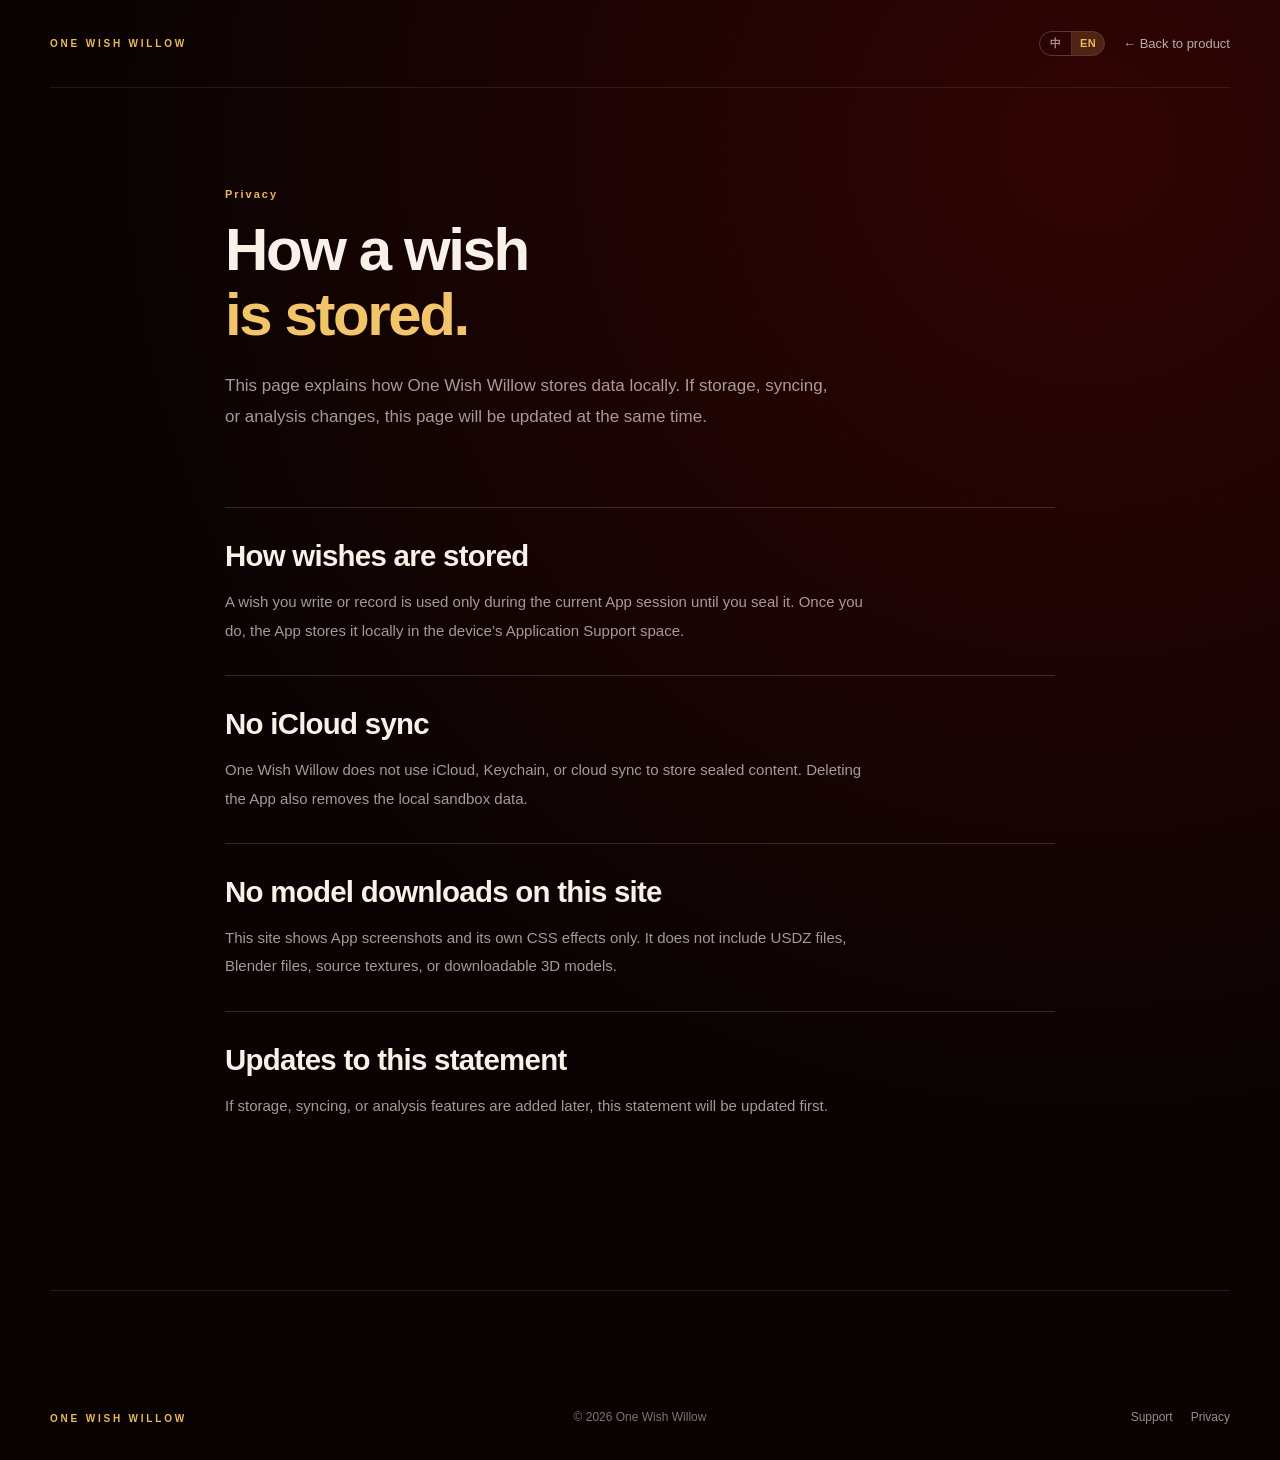
==== commit 30dc81c5: "强制刷新圆角视觉样式" ====
--- a/privacy/index.html
+++ b/privacy/index.html
@@ -7,7 +7,7 @@
   <meta name="theme-color" content="#140505">
   <link rel="icon" type="image/png" href="/assets/favicon.png">
   <link rel="canonical" href="https://onewishwillow.formyweblym.top/privacy/">
-  <link rel="stylesheet" href="/assets/site.css">
+  <link rel="stylesheet" href="/assets/site.css?v=20260718-rounded-2">
   <title data-i18n="meta.title">隐私说明｜许愿柳</title>
 </head>
 <body class="inner-page">
--- a/assets/site.css
+++ b/assets/site.css
@@ -10,6 +10,9 @@
   --night: #090303;
   --paper: #f5e8c8;
   --shell: min(1180px, calc(100vw - 48px));
+  --radius-control: 999px;
+  --radius-card: 30px;
+  --radius-panel: 38px;
   --title-1: clamp(48px, 5.25vw, 68px);
   --title-2: clamp(32px, 3.4vw, 46px);
   --title-3: clamp(21px, 2vw, 27px);
@@ -25,7 +28,7 @@
 .shell { width: var(--shell); margin-inline: auto; }
 .page-noise { position: fixed; z-index: 5; inset: 0; pointer-events: none; opacity: .16; mix-blend-mode: soft-light; background-image: radial-gradient(circle at 18% 9%, rgba(255,255,255,.20) 0 1px, transparent 1.2px), radial-gradient(circle at 84% 68%, rgba(255,212,145,.16) 0 1px, transparent 1.2px); background-size: 29px 31px, 43px 47px; }
 
-.skip-link { position: fixed; left: 16px; top: -60px; z-index: 20; border-radius: 2px; padding: 10px 14px; background: var(--paper); color: #1b0604; transition: top .2s; }
+.skip-link { position: fixed; left: 16px; top: -60px; z-index: 20; border-radius: var(--radius-control); padding: 10px 14px; background: var(--paper); color: #1b0604; transition: top .2s; }
 .skip-link:focus { top: 16px; }
 .site-header { position: relative; z-index: 6; display: grid; grid-template-columns: 1fr auto 1fr; align-items: center; min-height: 88px; border-bottom: 1px solid rgba(255, 238, 197, .09); }
 .brand { display: inline-flex; width: fit-content; flex-direction: column; gap: 4px; }
@@ -37,13 +40,13 @@
 nav a { transition: color .2s; }
 nav a:hover, .text-link:hover, .back-link:hover { color: var(--gold); }
 .header-actions, .inner-actions { justify-self: end; display: flex; align-items: center; gap: 12px; }
-.language-switch { display: inline-flex; overflow: hidden; border: 1px solid rgba(247,241,231,.22); border-radius: 2px; }
+.language-switch { display: inline-flex; overflow: hidden; border: 1px solid rgba(247,241,231,.22); border-radius: var(--radius-control); }
 .language-switch button { min-width: 32px; border: 0; border-right: 1px solid rgba(247,241,231,.18); padding: 6px 8px; background: transparent; color: rgba(247,241,231,.6); font: 700 11px/1 -apple-system, BlinkMacSystemFont, "SF Pro Text", "PingFang SC", sans-serif; letter-spacing: .04em; cursor: pointer; transition: background .2s ease, color .2s ease; }
 .language-switch button:last-child { border-right: 0; }
 .language-switch button:hover { color: var(--ink); }
 .language-switch button[aria-pressed="true"] { background: rgba(234,185,90,.18); color: var(--gold); }
 .language-switch button:focus-visible { position: relative; z-index: 1; outline: 2px solid var(--gold); outline-offset: -2px; }
-.site-status { justify-self: end; border: 1px solid rgba(234,185,90,.24); border-radius: 2px; padding: 7px 11px; color: rgba(247,241,231,.65); font-size: 11px; }
+.site-status { justify-self: end; border: 1px solid rgba(234,185,90,.24); border-radius: var(--radius-control); padding: 7px 11px; color: rgba(247,241,231,.65); font-size: 11px; }
 
 .hero { position: relative; display: grid; grid-template-columns: minmax(0, .9fr) minmax(440px, 1.1fr); min-height: min(780px, calc(100vh - 88px)); align-items: center; gap: clamp(40px, 7vw, 110px); padding-block: 60px 84px; }
 .hero-copy { position: relative; z-index: 2; padding-block: 34px; }
@@ -53,7 +56,7 @@
 h1 em, h2 em { color: #f3c56a; font-style: normal; }
 .hero-lead { max-width: 510px; color: var(--muted); font-size: 17px; line-height: 1.76; }
 .hero-actions { display: flex; flex-wrap: wrap; gap: 12px; margin-top: 31px; }
-.button { display: inline-flex; align-items: center; justify-content: center; min-height: 47px; padding: 0 20px; border-radius: 2px; font-size: 14px; transition: transform .22s ease, background .22s ease, border-color .22s ease; }
+.button { display: inline-flex; align-items: center; justify-content: center; min-height: 47px; padding: 0 22px; border-radius: var(--radius-control); font-size: 14px; transition: transform .22s ease, background .22s ease, border-color .22s ease; }
 .button:hover { transform: translateY(-2px); }
 .button-primary { gap: 18px; background: linear-gradient(110deg, #f8cd6d, #ed7b32); box-shadow: 0 13px 38px rgba(237, 123, 50, .18); color: #270806; font-weight: 750; }
 .button-primary span { font-size: 18px; }
@@ -61,13 +64,13 @@
 .availability { margin: 22px 0 0; color: rgba(247,241,231,.43); font-size: 12px; }
 
 .hero-stage { position: relative; min-height: 610px; perspective: 1800px; isolation: isolate; }
-.app-frame { overflow: hidden; border: 1px solid rgba(255,235,194,.24); background: #060202; box-shadow: 0 35px 80px rgba(0,0,0,.62), 0 0 0 6px rgba(255,238,214,.025); }
-.hero-frame { position: absolute; z-index: 3; width: min(460px, 60vw); aspect-ratio: 1.28; right: 2%; top: 128px; border-radius: 4px; transform: rotateX(4deg) rotateY(-12deg) rotateZ(5deg) translateZ(0); transform-style: preserve-3d; transition: transform .5s cubic-bezier(.2,.7,.2,1); }
+.app-frame { overflow: hidden; border: 1px solid rgba(255,235,194,.24); border-radius: var(--radius-card); background: #060202; box-shadow: 0 35px 80px rgba(0,0,0,.62), 0 0 0 6px rgba(255,238,214,.025); }
+.hero-frame { position: absolute; z-index: 3; width: min(460px, 60vw); aspect-ratio: 1.28; right: 2%; top: 128px; border-radius: var(--radius-panel); transform: rotateX(4deg) rotateY(-12deg) rotateZ(5deg) translateZ(0); transform-style: preserve-3d; transition: transform .5s cubic-bezier(.2,.7,.2,1); }
 .hero-frame img { width: 100%; height: 100%; aspect-ratio: auto; object-fit: cover; object-position: center 66%; }
 .hero-stage:hover .hero-frame { transform: rotateX(1deg) rotateY(-3deg) rotateZ(1deg) translateY(-8px); }
 .app-frame img { width: 100%; aspect-ratio: 3 / 4; object-fit: cover; object-position: center; }
 .hero-frame::after { content: ""; position: absolute; inset: 14px -12px -16px 14px; z-index: -1; border-radius: inherit; background: linear-gradient(130deg, rgba(234,185,90,.18), rgba(96,4,4,.12)); filter: blur(16px); transform: translateZ(-10px); }
-.hero-frame figcaption { position: absolute; left: 16px; bottom: 15px; margin: 0; border-radius: 2px; padding: 7px 9px; background: rgba(8,2,2,.72); backdrop-filter: blur(10px); color: rgba(255,245,224,.72); font-size: 10px; }
+.hero-frame figcaption { position: absolute; left: 16px; bottom: 15px; margin: 0; border-radius: var(--radius-control); padding: 7px 11px; background: rgba(8,2,2,.72); backdrop-filter: blur(10px); color: rgba(255,245,224,.72); font-size: 10px; }
 .stage-aura { position: absolute; z-index: -1; border-radius: 50%; filter: blur(12px); }
 .aura-one { width: 430px; height: 430px; right: 0; top: 62px; background: radial-gradient(circle, rgba(153, 16, 8, .55), transparent 67%); }
 .aura-two { width: 390px; height: 350px; bottom: 40px; left: -10px; background: radial-gradient(circle, rgba(234, 143, 42, .18), transparent 66%); }
@@ -75,7 +78,7 @@
 .paper-orbit { position: absolute; z-index: 0; border: 1px solid rgba(245,232,200,.22); transform-style: preserve-3d; }
 .orbit-one { width: 370px; height: 370px; right: 5%; top: 95px; border-radius: 47% 53% 44% 56% / 48% 43% 57% 52%; transform: rotateX(66deg) rotateZ(-24deg); }
 .orbit-two { width: 250px; height: 250px; left: 2%; bottom: 60px; border-radius: 50%; transform: rotateX(73deg) rotateZ(30deg); opacity: .62; }
-.paper-strip { position: absolute; z-index: 2; left: 2%; top: 42%; width: 270px; border: 1px solid rgba(247,226,177,.65); padding: 10px 15px; background: linear-gradient(110deg, #f2dec0, #9e221a 47%, #f5dfbd); color: #50110c; font-family: ui-serif, serif; font-size: 11px; font-weight: 800; letter-spacing: .16em; text-align: center; transform: rotate(-25deg) skewX(-9deg); box-shadow: 15px 17px 35px rgba(0,0,0,.27); }
+.paper-strip { position: absolute; z-index: 2; left: 2%; top: 42%; width: 270px; border: 1px solid rgba(247,226,177,.65); border-radius: 16px; padding: 10px 15px; background: linear-gradient(110deg, #f2dec0, #9e221a 47%, #f5dfbd); color: #50110c; font-family: ui-serif, serif; font-size: 11px; font-weight: 800; letter-spacing: .16em; text-align: center; transform: rotate(-25deg) skewX(-9deg); box-shadow: 15px 17px 35px rgba(0,0,0,.27); }
 .stage-note { position: absolute; z-index: 4; left: 0; bottom: 23px; max-width: 210px; color: rgba(247,241,231,.57); font-size: 12px; line-height: 1.6; }
 .stage-note > span:first-child { display: block; margin-bottom: 6px; color: var(--gold); font-size: 11px; letter-spacing: .18em; }
 
@@ -83,7 +86,7 @@
 .manifesto { border-top: 1px solid rgba(255,238,197,.1); }
 .section-heading h2 { margin-bottom: 0; font-size: var(--title-2); font-weight: 700; letter-spacing: -.035em; line-height: 1.16; }
 .ritual-grid { display: grid; grid-template-columns: repeat(4, 1fr); gap: 14px; margin-top: 60px; }
-.ritual-step { min-height: 280px; border: 1px solid var(--line); padding: 26px 24px; background: linear-gradient(145deg, rgba(255,245,222,.055), rgba(104,6,4,.09)); transition: transform .25s, border-color .25s, background .25s; }
+.ritual-step { min-height: 280px; border: 1px solid var(--line); border-radius: var(--radius-card); padding: 26px 24px; background: linear-gradient(145deg, rgba(255,245,222,.055), rgba(104,6,4,.09)); transition: transform .25s, border-color .25s, background .25s; }
 .ritual-step:hover { border-color: rgba(234,185,90,.5); background: linear-gradient(145deg, rgba(255,245,222,.09), rgba(104,6,4,.16)); transform: translateY(-6px); }
 .step-number { color: var(--gold); font-size: 11px; font-weight: 750; letter-spacing: .18em; }
 .ritual-step h3, .state-copy h3 { margin: 50px 0 12px; font-size: var(--title-3); font-weight: 650; letter-spacing: -.025em; line-height: 1.24; }
@@ -94,7 +97,7 @@
 .split-heading { position: relative; display: grid; grid-template-columns: 1fr minmax(240px, 370px); align-items: end; gap: 36px; }
 .split-heading > p { margin: 0 0 5px; }
 .state-cards { display: grid; grid-template-columns: repeat(3, 1fr); gap: 22px; margin-top: 56px; }
-.state-card { position: relative; display: flex; min-height: 570px; flex-direction: column; overflow: hidden; border: 1px solid rgba(255,238,197,.13); background: #130404; }
+.state-card { position: relative; display: flex; min-height: 570px; flex-direction: column; overflow: hidden; border: 1px solid rgba(255,238,197,.13); border-radius: var(--radius-panel); background: #130404; }
 .state-copy { position: relative; z-index: 2; order: 1; padding: 26px 28px 32px; }
 .state-copy h3 { margin-top: 34px; }
 .state-copy p { max-width: 270px; }
@@ -106,13 +109,13 @@
 .state-card:hover .state-frame img { transform: scale(1.025); }
 
 .privacy-section { padding-top: clamp(100px, 14vw, 190px); }
-.privacy-panel { position: relative; overflow: hidden; border: 1px solid rgba(234,185,90,.23); padding: clamp(42px, 7vw, 90px); background: radial-gradient(circle at 100% 0%, rgba(156,24,11,.36), transparent 35%), linear-gradient(135deg, rgba(248,219,158,.11), rgba(42,4,4,.45)); }
+.privacy-panel { position: relative; overflow: hidden; border: 1px solid rgba(234,185,90,.23); border-radius: var(--radius-panel); padding: clamp(42px, 7vw, 90px); background: radial-gradient(circle at 100% 0%, rgba(156,24,11,.36), transparent 35%), linear-gradient(135deg, rgba(248,219,158,.11), rgba(42,4,4,.45)); }
 .privacy-panel::before { content: ""; position: absolute; width: 230px; height: 230px; right: -56px; bottom: -70px; border: 1px solid rgba(234,185,90,.35); border-radius: 45% 55% 50% 50%; transform: rotate(35deg); }
 .privacy-panel h2 { position: relative; max-width: 650px; margin-bottom: 20px; font-size: var(--title-2); font-weight: 700; letter-spacing: -.035em; line-height: 1.16; }
 .privacy-panel > p:not(.eyebrow) { position: relative; max-width: 660px; color: rgba(247,241,231,.7); font-size: 16px; line-height: 1.9; }
 .privacy-symbol { position: absolute; top: -50px; right: 7%; color: rgba(234,185,90,.13); font-family: ui-serif, serif; font-size: 290px; line-height: 1; }
 .privacy-facts { position: relative; display: flex; flex-wrap: wrap; gap: 10px; margin: 34px 0; }
-.privacy-facts span { border: 1px solid rgba(247,241,231,.24); border-radius: 2px; padding: 9px 13px; color: rgba(247,241,231,.82); font-size: 12px; }
+.privacy-facts span { border: 1px solid rgba(247,241,231,.24); border-radius: var(--radius-control); padding: 9px 14px; color: rgba(247,241,231,.82); font-size: 12px; }
 .text-link { position: relative; display: inline-block; color: var(--gold); font-size: 14px; }
 
 .closing { text-align: center; }
@@ -144,9 +147,8 @@
 .support-email { display: inline-block; margin: 8px 0 22px; border-bottom: 1px solid var(--gold); padding-bottom: 6px; color: var(--gold); font-size: clamp(22px, 3vw, 31px); letter-spacing: -.025em; }
 .support-note { border-left: 2px solid var(--orange); padding-left: 15px; }
 .support-list { display: grid; gap: 12px; margin: 0; padding-left: 20px; color: var(--muted); font-size: 15px; line-height: 1.8; }
-.support-faq { display: grid; grid-template-columns: repeat(2, minmax(0, 1fr)); border-top: 1px solid rgba(255,238,197,.12); }
-.support-faq article { min-height: 174px; border-right: 1px solid rgba(255,238,197,.12); border-bottom: 1px solid rgba(255,238,197,.12); padding: 20px 24px 20px 0; }
-.support-faq article:nth-child(even) { border-right: 0; padding-left: 24px; }
+.support-faq { display: grid; grid-template-columns: repeat(2, minmax(0, 1fr)); gap: 12px; }
+.support-faq article { min-height: 174px; border: 1px solid rgba(255,238,197,.12); border-radius: var(--radius-card); padding: 22px 24px; background: rgba(255,245,222,.025); }
 .support-faq h3 { margin-bottom: 10px; font-size: 20px; font-weight: 650; letter-spacing: -.02em; line-height: 1.3; }
 .support-faq p { margin-bottom: 0; color: var(--muted); font-size: 14px; line-height: 1.75; }
 
@@ -194,7 +196,7 @@
   .support { padding-block: 76px 104px; }
   .support-section { grid-template-columns: 1fr; gap: 12px; padding-block: 30px; }
   .support-faq { grid-template-columns: 1fr; }
-  .support-faq article, .support-faq article:nth-child(even) { min-height: auto; border-right: 0; padding: 20px 0; }
+  .support-faq article { min-height: auto; padding: 20px; }
 }
 
 @media (prefers-reduced-motion: reduce) {
